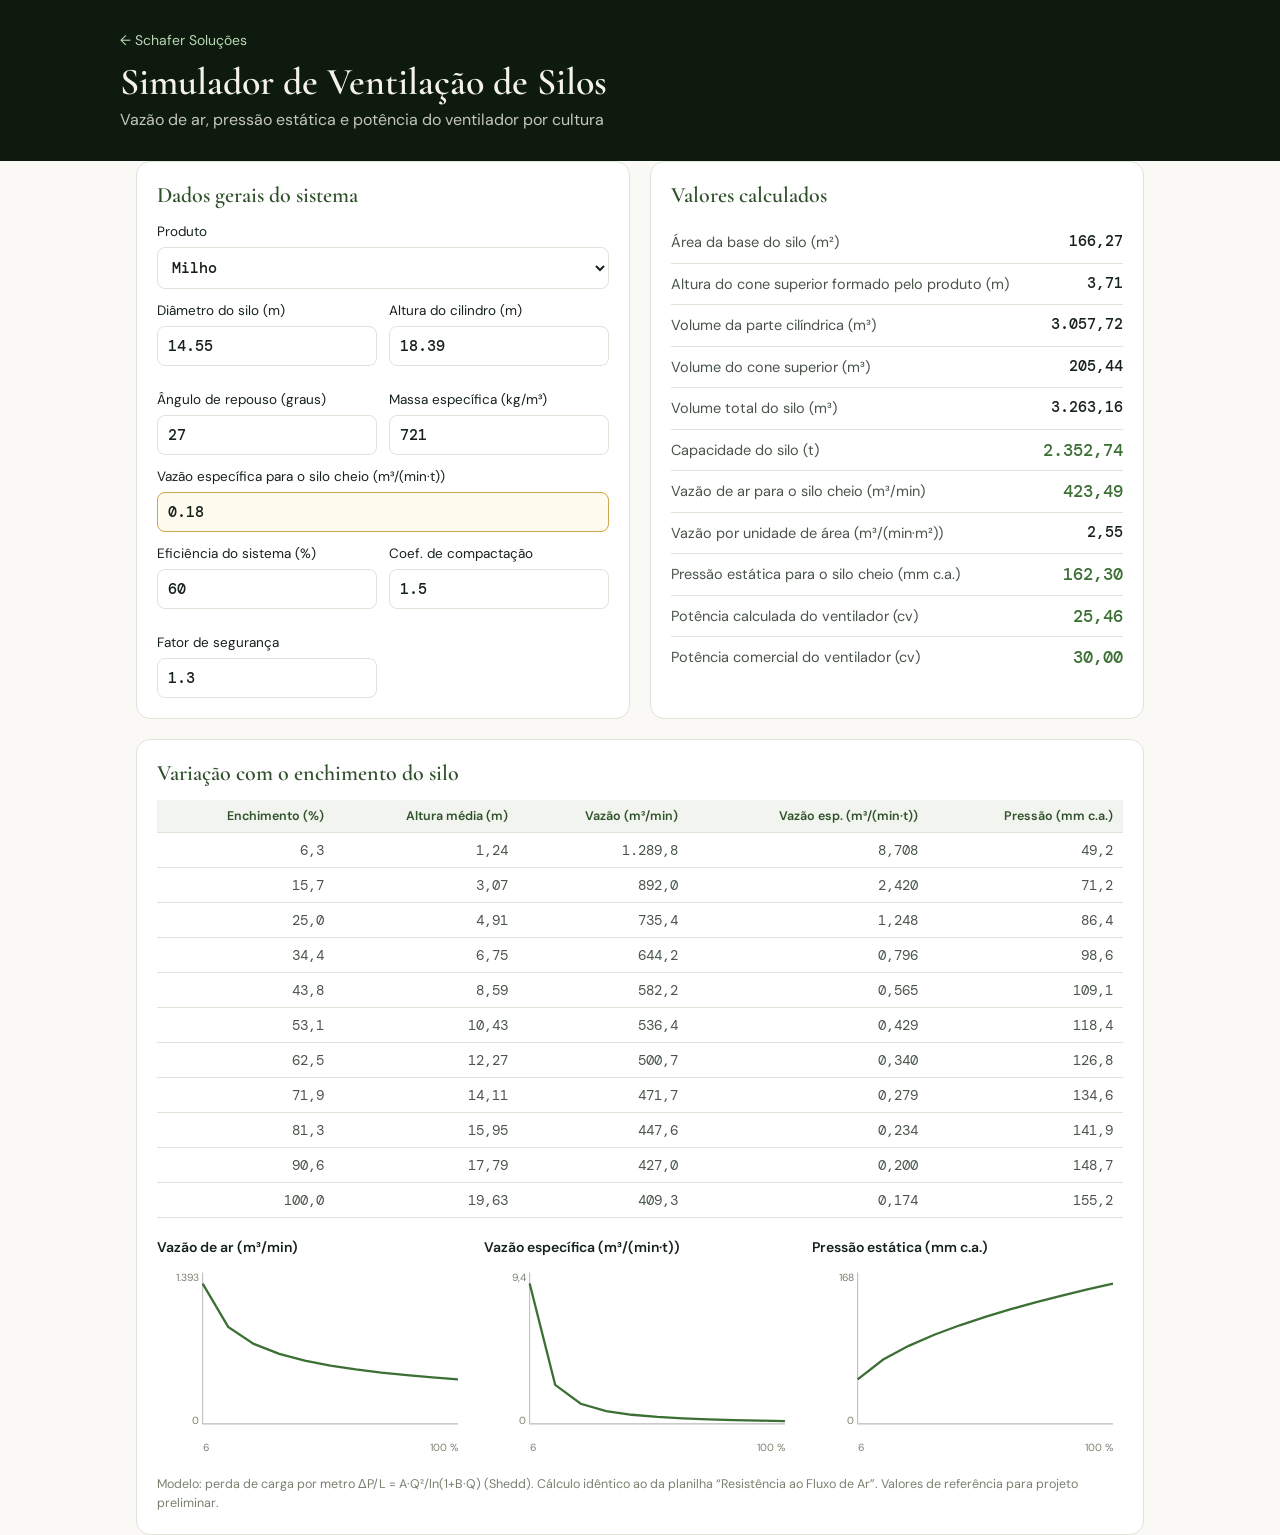
==== simuladorSilosSchafer/index.html @ 0fc2842b "feat: simulador de ventilação de silos com cultura Canola e link no menu Simulações" ====
<!DOCTYPE html>
<html lang="pt-BR">
<head>
<meta charset="UTF-8">
<meta name="viewport" content="width=device-width, initial-scale=1">
<title>Simulador de Ventilação de Silos | Schafer</title>
<meta name="description" content="Dimensione vazão de ar, pressão estática e potência do ventilador para silos de Milho, Arroz, Soja, Sorgo, Trigo e Canola.">
<link rel="stylesheet" href="https://fonts.googleapis.com/css2?family=Cormorant+Garamond:wght@500;600;700&family=DM+Sans:wght@400;500;600&family=DM+Mono:wght@400;500&display=swap">
<link rel="icon" href="../schafer_mini.png" type="image/png">
<style>
:root{--deep:#0d1a0d;--green:#2f512a;--mid:#3b6f34;--bright:#4a8c42;--mint:#b8d8b3;--gold:#c9a84c;
--bg:#faf9f6;--surface:#fff;--tint:#f2f4ef;--ink:#16211a;--body:#4a554a;--muted:#78826f;--line:#dfe4d9;--warn:#8a5a00;--warnbg:#fff6df}
*{box-sizing:border-box}
body{margin:0;background:var(--bg);color:var(--body);font:16px/1.55 'DM Sans',system-ui,sans-serif}
header{background:var(--deep);color:#f4f1ea;padding:28px 16px}
.wrap{max-width:1040px;margin:0 auto;padding:0 16px}
header .wrap{padding:0}
header a{color:var(--mint);font-size:14px;text-decoration:none}
h1{font:600 clamp(26px,4vw,38px)/1.15 'Cormorant Garamond',serif;margin:8px 0 4px}
header p{margin:0;opacity:.8}
main{padding:24px 0 56px}
.grid{display:grid;grid-template-columns:1fr 1fr;gap:20px}
@media(max-width:760px){.grid{grid-template-columns:1fr}}
.card{background:var(--surface);border:1px solid var(--line);border-radius:14px;padding:20px}
h2{font:600 22px 'Cormorant Garamond',serif;color:var(--green);margin:0 0 14px}
label{display:block;font-size:13.5px;margin:12px 0 4px;color:var(--ink)}
input,select{width:100%;font:500 15px 'DM Mono',monospace;padding:9px 10px;border:1px solid var(--line);border-radius:8px;background:#fff;color:var(--ink)}
input:focus,select:focus{outline:2px solid var(--bright);outline-offset:1px}
.row{display:grid;grid-template-columns:1fr 1fr;gap:12px}
.key input{border-color:var(--gold);background:#fffbee}
.res{display:flex;justify-content:space-between;gap:12px;padding:9px 0;border-bottom:1px solid var(--line);font-size:14.5px}
.res:last-child{border:0}.res b{font:500 15px 'DM Mono',monospace;color:var(--ink);white-space:nowrap}
.res.hl b{color:var(--mid);font-size:17px}
.warn{background:var(--warnbg);border:1px solid var(--gold);color:var(--warn);border-radius:10px;padding:10px 12px;font-size:13.5px;margin-top:14px}
.hide{display:none}
.full{margin-top:20px}
table{width:100%;border-collapse:collapse;font:14px 'DM Mono',monospace}
th,td{padding:8px 10px;text-align:right;border-bottom:1px solid var(--line)}
th{font:600 12.5px 'DM Sans',sans-serif;color:var(--green);background:var(--tint)}
.scroll{overflow-x:auto}
.charts{display:grid;grid-template-columns:repeat(3,1fr);gap:16px;margin-top:20px}
@media(max-width:900px){.charts{grid-template-columns:1fr}}
.charts svg{width:100%;height:auto;display:block}
.charts h3{font:600 14px 'DM Sans';margin:0 0 6px;color:var(--ink)}
small.n{display:block;margin-top:16px;color:var(--muted);font-size:12.5px}
</style>
</head>
<body>
<header><div class="wrap">
  <a href="../">← Schafer Soluções</a>
  <h1>Simulador de Ventilação de Silos</h1>
  <p>Vazão de ar, pressão estática e potência do ventilador por cultura</p>
</div></header>

<main class="wrap">
  <div class="grid">
    <section class="card" aria-labelledby="t-dados">
      <h2 id="t-dados">Dados gerais do sistema</h2>
      <label for="produto">Produto</label>
      <select id="produto"></select>
      <div class="row">
        <div><label for="D">Diâmetro do silo (m)</label><input id="D" type="number" step="any" min="0.1" value="14.55"></div>
        <div><label for="H">Altura do cilindro (m)</label><input id="H" type="number" step="any" min="0.1" value="18.39"></div>
        <div><label for="repouso">Ângulo de repouso (graus)</label><input id="repouso" type="number" step="any" min="1" max="89"></div>
        <div><label for="massa">Massa específica (kg/m³)</label><input id="massa" type="number" step="any" min="1"></div>
      </div>
      <div class="key"><label for="qEsp">Vazão específica para o silo cheio (m³/(min·t))</label>
        <input id="qEsp" type="number" step="0.01" min="0.01" value="0.18"></div>
      <div class="row">
        <div><label for="eficiencia">Eficiência do sistema (%)</label><input id="eficiencia" type="number" step="any" min="1" max="100" value="60"></div>
        <div><label for="fCompact">Coef. de compactação</label><input id="fCompact" type="number" step="any" min="0.1" value="1.5"></div>
        <div><label for="fSeg">Fator de segurança</label><input id="fSeg" type="number" step="any" min="0.1" value="1.3"></div>
      </div>
      <div class="warn hide" id="aviso-canola"><b>Canola — constantes provisórias.</b> A massa específica e o ângulo de repouso são valores típicos; as constantes de Shedd (A e B) precisam ser conferidas com a ASAE D272.3 / Jayas et&nbsp;al. (1987) antes de qualquer dimensionamento.</div>
    </section>

    <section class="card" aria-labelledby="t-res" aria-live="polite">
      <h2 id="t-res">Valores calculados</h2>
      <div id="resumo"></div>
    </section>
  </div>

  <section class="card full">
    <h2>Variação com o enchimento do silo</h2>
    <div class="scroll"><table>
      <thead><tr><th>Enchimento (%)</th><th>Altura média (m)</th><th>Vazão (m³/min)</th><th>Vazão esp. (m³/(min·t))</th><th>Pressão (mm c.a.)</th></tr></thead>
      <tbody id="tabela"></tbody>
    </table></div>
    <div class="charts" id="graficos"></div>
    <small class="n">Modelo: perda de carga por metro ΔP/L = A·Q²/ln(1+B·Q) (Shedd). Cálculo idêntico ao da planilha “Resistência ao Fluxo de Ar”. Valores de referência para projeto preliminar.</small>
  </section>
</main>

<script src="calculo.js"></script>
<script>
(function(){
  var $=function(i){return document.getElementById(i)};
  var P=SiloCalc.PRODUTOS, sel=$('produto');
  Object.keys(P).forEach(function(k){var o=document.createElement('option');o.value=o.textContent=k;sel.appendChild(o)});
  var f=function(v,d){return v.toLocaleString('pt-BR',{minimumFractionDigits:d,maximumFractionDigits:d})};
  var ids=['D','H','repouso','massa','qEsp','eficiencia','fCompact','fSeg'];

  function carregaProduto(){
    var p=P[sel.value];
    $('repouso').value=p.repouso; $('massa').value=p.massa;
    $('aviso-canola').classList.toggle('hide',!p.provisorio);
    calcula();
  }
  function lin(pts,xl,yl){
    var W=300,H=190,m={l:44,r:10,t:10,b:34},xs=pts.map(function(p){return p[0]}),ys=pts.map(function(p){return p[1]});
    var x0=Math.min.apply(0,xs),x1=Math.max.apply(0,xs),y0=0,y1=Math.max.apply(0,ys)*1.08||1;
    var X=function(v){return m.l+(v-x0)/(x1-x0||1)*(W-m.l-m.r)},Y=function(v){return H-m.b-(v-y0)/(y1-y0)*(H-m.t-m.b)};
    var d=pts.map(function(p,i){return(i?'L':'M')+X(p[0]).toFixed(1)+' '+Y(p[1]).toFixed(1)}).join('');
    return '<svg viewBox="0 0 '+W+' '+H+'" role="img" aria-label="'+yl+' x '+xl+'">'+
      '<path d="M'+m.l+' '+m.t+'V'+(H-m.b)+'H'+(W-m.r)+'" fill="none" stroke="#bbb"/>'+
      '<path d="'+d+'" fill="none" stroke="#3b6f34" stroke-width="2.2"/>'+
      '<text x="'+m.l+'" y="'+(H-20)+'" font-size="10" fill="#78826f" dy="12">'+f(x0,0)+'</text>'+
      '<text x="'+(W-m.r)+'" y="'+(H-20)+'" font-size="10" fill="#78826f" dy="12" text-anchor="end">'+f(x1,0)+' %</text>'+
      '<text x="'+(m.l-4)+'" y="'+(m.t+8)+'" font-size="10" fill="#78826f" text-anchor="end">'+f(y1,y1<10?1:0)+'</text>'+
      '<text x="'+(m.l-4)+'" y="'+(H-m.b)+'" font-size="10" fill="#78826f" text-anchor="end">0</text></svg>';
  }
  function calcula(){
    var e={produto:sel.value};
    for(var i=0;i<ids.length;i++){e[ids[i]]=parseFloat($(ids[i]).value);if(!(e[ids[i]]>0))return}
    var r=SiloCalc.calcular(e);
    var L=[['Área da base do silo (m²)',f(r.area,2)],['Altura do cone superior formado pelo produto (m)',f(r.hCone,2)],
      ['Volume da parte cilíndrica (m³)',f(r.volCil,2)],['Volume do cone superior (m³)',f(r.volCone,2)],['Volume total do silo (m³)',f(r.volTotal,2)],
      ['Capacidade do silo (t)',f(r.capacidade,2),1],['Vazão de ar para o silo cheio (m³/min)',f(r.vazao,2),1],
      ['Vazão por unidade de área (m³/(min·m²))',f(r.vazaoArea,2)],['Pressão estática para o silo cheio (mm c.a.)',f(r.pressao,2),1],
      ['Potência calculada do ventilador (cv)',f(r.potencia,2),1],['Potência comercial do ventilador (cv)',f(r.motor,2),1]];
    $('resumo').innerHTML=L.map(function(l){return '<div class="res'+(l[2]?' hl':'')+'"><span>'+l[0]+'</span><b>'+l[1]+'</b></div>'}).join('');
    $('tabela').innerHTML=r.tabela.map(function(t){return '<tr><td>'+f(t.pct,1)+'</td><td>'+f(t.altura,2)+'</td><td>'+f(t.vazao,1)+'</td><td>'+f(t.qEsp,3)+'</td><td>'+f(t.pressao,1)+'</td></tr>'}).join('');
    var g=function(k){return r.tabela.map(function(t){return[t.pct,t[k]]})};
    $('graficos').innerHTML=
      '<div><h3>Vazão de ar (m³/min)</h3>'+lin(g('vazao'),'enchimento (%)','Vazão')+'</div>'+
      '<div><h3>Vazão específica (m³/(min·t))</h3>'+lin(g('qEsp'),'enchimento (%)','Vazão específica')+'</div>'+
      '<div><h3>Pressão estática (mm c.a.)</h3>'+lin(g('pressao'),'enchimento (%)','Pressão')+'</div>';
  }
  sel.addEventListener('change',carregaProduto);
  ids.forEach(function(i){$(i).addEventListener('input',calcula)});
  sel.value='Milho'; carregaProduto();
})();
</script>
</body>
</html>
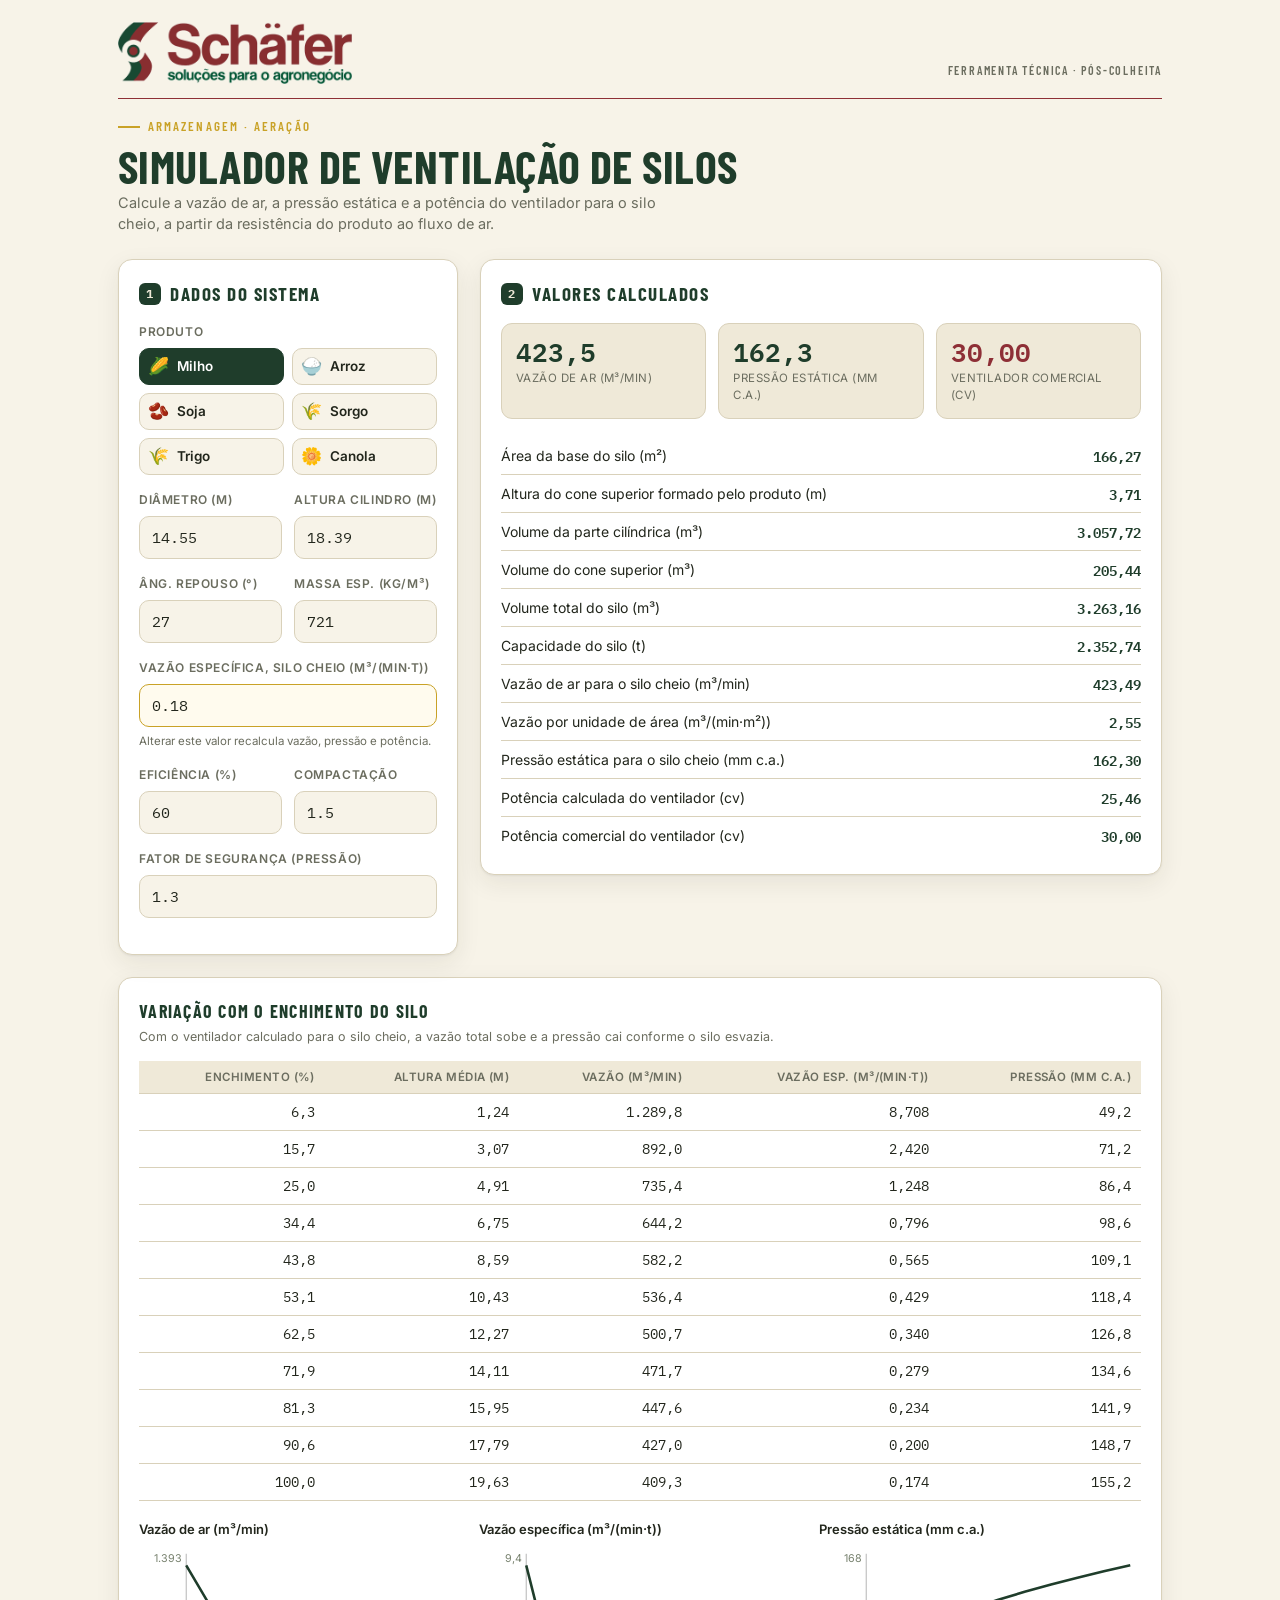
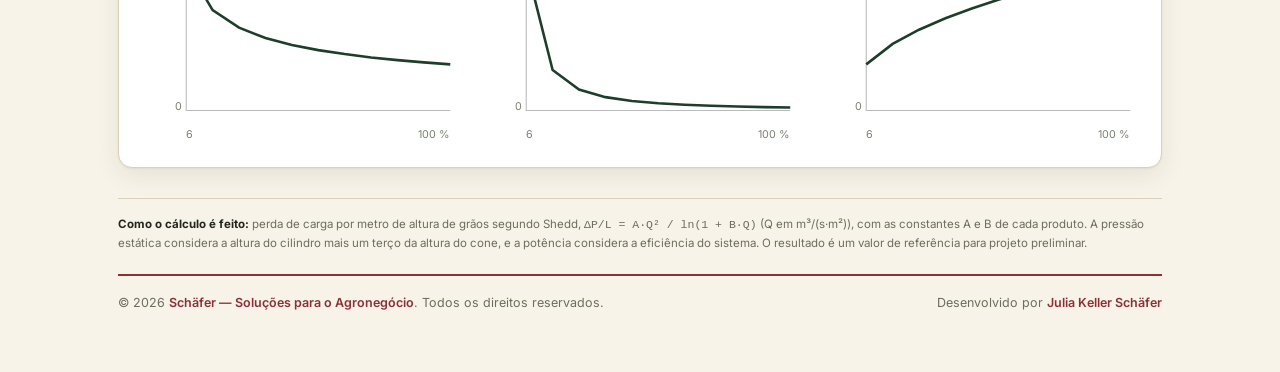
==== commit 029369a2: "style: padroniza visual do simulador de ventilação de silos com os demais simuladores (logo, cabeçal" ====
--- a/simuladorSilosSchafer/index.html
+++ b/simuladorSilosSchafer/index.html
@@ -2,106 +2,137 @@
 <html lang="pt-BR">
 <head>
 <meta charset="UTF-8">
-<meta name="viewport" content="width=device-width, initial-scale=1">
-<title>Simulador de Ventilação de Silos | Schafer</title>
+<meta name="viewport" content="width=device-width, initial-scale=1.0">
+<title>Simulador de Ventilação de Silos</title>
+<link rel="icon" type="image/png" href="[data-uri]">
+<link rel="apple-touch-icon" href="[data-uri]">
 <meta name="description" content="Dimensione vazão de ar, pressão estática e potência do ventilador para silos de Milho, Arroz, Soja, Sorgo, Trigo e Canola.">
-<link rel="stylesheet" href="https://fonts.googleapis.com/css2?family=Cormorant+Garamond:wght@500;600;700&family=DM+Sans:wght@400;500;600&family=DM+Mono:wght@400;500&display=swap">
-<link rel="icon" href="../schafer_mini.png" type="image/png">
+<meta name="theme-color" content="#1f3d2b">
+<link rel="preconnect" href="https://fonts.googleapis.com">
+<link rel="preconnect" href="https://fonts.gstatic.com" crossorigin>
+<link href="https://fonts.googleapis.com/css2?family=Barlow+Condensed:wght@500;600;700&family=Inter:wght@400;500;600&family=IBM+Plex+Mono:wght@500;600&display=swap" rel="stylesheet">
 <style>
-:root{--deep:#0d1a0d;--green:#2f512a;--mid:#3b6f34;--bright:#4a8c42;--mint:#b8d8b3;--gold:#c9a84c;
---bg:#faf9f6;--surface:#fff;--tint:#f2f4ef;--ink:#16211a;--body:#4a554a;--muted:#78826f;--line:#dfe4d9;--warn:#8a5a00;--warnbg:#fff6df}
-*{box-sizing:border-box}
-body{margin:0;background:var(--bg);color:var(--body);font:16px/1.55 'DM Sans',system-ui,sans-serif}
-header{background:var(--deep);color:#f4f1ea;padding:28px 16px}
-.wrap{max-width:1040px;margin:0 auto;padding:0 16px}
-header .wrap{padding:0}
-header a{color:var(--mint);font-size:14px;text-decoration:none}
-h1{font:600 clamp(26px,4vw,38px)/1.15 'Cormorant Garamond',serif;margin:8px 0 4px}
-header p{margin:0;opacity:.8}
-main{padding:24px 0 56px}
-.grid{display:grid;grid-template-columns:1fr 1fr;gap:20px}
-@media(max-width:760px){.grid{grid-template-columns:1fr}}
-.card{background:var(--surface);border:1px solid var(--line);border-radius:14px;padding:20px}
-h2{font:600 22px 'Cormorant Garamond',serif;color:var(--green);margin:0 0 14px}
-label{display:block;font-size:13.5px;margin:12px 0 4px;color:var(--ink)}
-input,select{width:100%;font:500 15px 'DM Mono',monospace;padding:9px 10px;border:1px solid var(--line);border-radius:8px;background:#fff;color:var(--ink)}
-input:focus,select:focus{outline:2px solid var(--bright);outline-offset:1px}
-.row{display:grid;grid-template-columns:1fr 1fr;gap:12px}
-.key input{border-color:var(--gold);background:#fffbee}
-.res{display:flex;justify-content:space-between;gap:12px;padding:9px 0;border-bottom:1px solid var(--line);font-size:14.5px}
-.res:last-child{border:0}.res b{font:500 15px 'DM Mono',monospace;color:var(--ink);white-space:nowrap}
-.res.hl b{color:var(--mid);font-size:17px}
-.warn{background:var(--warnbg);border:1px solid var(--gold);color:var(--warn);border-radius:10px;padding:10px 12px;font-size:13.5px;margin-top:14px}
-.hide{display:none}
-.full{margin-top:20px}
-table{width:100%;border-collapse:collapse;font:14px 'DM Mono',monospace}
-th,td{padding:8px 10px;text-align:right;border-bottom:1px solid var(--line)}
-th{font:600 12.5px 'DM Sans',sans-serif;color:var(--green);background:var(--tint)}
-.scroll{overflow-x:auto}
-.charts{display:grid;grid-template-columns:repeat(3,1fr);gap:16px;margin-top:20px}
-@media(max-width:900px){.charts{grid-template-columns:1fr}}
-.charts svg{width:100%;height:auto;display:block}
-.charts h3{font:600 14px 'DM Sans';margin:0 0 6px;color:var(--ink)}
-small.n{display:block;margin-top:16px;color:var(--muted);font-size:12.5px}
+:root{--field:#1f3d2b;--field-2:#2c5238;--grain:#c9a227;--oat:#efe9d8;--paper:#f7f3e8;--wine:#8e2f36;--ink:#22261c;--muted:#6b6d5f;--line:#d9d1ba;--shadow:0 1px 2px rgba(34,38,28,.06),0 8px 24px rgba(34,38,28,.08)}
+*{box-sizing:border-box}html,body{margin:0}
+body{background:var(--paper);color:var(--ink);font-family:'Inter',system-ui,sans-serif;-webkit-font-smoothing:antialiased;line-height:1.5}
+.wrap{max-width:1080px;margin:0 auto;padding:22px 18px 60px}
+header.top{margin-bottom:24px}
+.letterhead{display:flex;justify-content:space-between;align-items:flex-end;gap:18px;padding-bottom:14px;margin-bottom:18px;border-bottom:1.5px solid var(--wine)}
+.lh-tag{font-family:'Barlow Condensed',sans-serif;text-transform:uppercase;letter-spacing:.15em;font-size:12px;font-weight:600;color:var(--muted);white-space:nowrap;padding-bottom:5px}
+@media(max-width:600px){.letterhead{align-items:center}.lh-tag{display:none}}
+.logo-link{display:inline-block;line-height:0;transition:opacity .15s}.logo-link:hover,.logo-link:focus-visible{opacity:.82;outline:none}
+.logo{height:62px;width:auto;max-width:60vw;display:block}@media(max-width:600px){.logo{height:50px}}
+.wordmark{font-family:'Barlow Condensed',sans-serif;font-weight:700;font-size:30px;letter-spacing:.04em;color:var(--wine);text-transform:uppercase;line-height:1}
+.wordmark small{display:block;font-size:12px;letter-spacing:.18em;color:var(--field);font-weight:600;margin-top:4px}
+.eyebrow{font-family:'Barlow Condensed',sans-serif;text-transform:uppercase;letter-spacing:.16em;font-size:13px;font-weight:600;color:var(--grain);display:flex;align-items:center;gap:8px}
+.eyebrow::before{content:"";width:22px;height:2px;background:var(--grain);display:inline-block}
+h1{font-family:'Barlow Condensed',sans-serif;font-weight:700;font-size:clamp(30px,6vw,46px);line-height:.98;letter-spacing:.01em;margin:6px 0 4px;text-transform:uppercase;color:var(--field)}
+.sub{color:var(--muted);font-size:14.5px;max-width:64ch;margin:0}
+.grid{display:grid;grid-template-columns:340px 1fr;gap:22px;align-items:start}@media(max-width:860px){.grid{grid-template-columns:1fr}}
+.card{background:#fff;border:1px solid var(--line);border-radius:14px;box-shadow:var(--shadow)}.pad{padding:20px}
+.form-head{font-family:'Barlow Condensed',sans-serif;text-transform:uppercase;letter-spacing:.08em;font-weight:700;font-size:19px;color:var(--field);margin:0 0 14px;display:flex;align-items:center;gap:9px}
+.form-head .n{background:var(--field);color:var(--oat);font-family:'IBM Plex Mono',monospace;font-size:12px;width:22px;height:22px;border-radius:6px;display:grid;place-items:center}
+.field{margin-bottom:16px}.field:last-child{margin-bottom:0}
+label.lbl{display:block;font-size:12px;font-weight:600;text-transform:uppercase;letter-spacing:.05em;color:var(--muted);margin-bottom:7px}
+.grains{display:grid;grid-template-columns:1fr 1fr;gap:8px}
+.grain-btn{border:1.5px solid var(--line);background:var(--paper);border-radius:10px;padding:9px 8px;cursor:pointer;font-family:'Inter';font-size:13.5px;font-weight:600;color:var(--ink);display:flex;align-items:center;gap:8px;transition:.15s}
+.grain-btn .ico{font-size:17px;line-height:1}.grain-btn:hover{border-color:var(--grain)}
+.grain-btn.on{background:var(--field);color:#fff;border-color:var(--field)}.grain-btn:focus-visible{outline:2px solid var(--grain);outline-offset:2px}
+.two{display:grid;grid-template-columns:1fr 1fr;gap:12px}
+input[type=number]{width:100%;border:1.5px solid var(--line);border-radius:10px;padding:11px 12px;font-family:'IBM Plex Mono',monospace;font-size:15px;color:var(--ink);background:var(--paper)}
+input[type=number]:focus{outline:none;border-color:var(--grain);background:#fff}
+.key input{border-color:var(--grain);background:#fffbee}
+.hint{font-size:11.5px;color:var(--muted);margin-top:6px}
+.warn{background:#faf0dc;color:#8a5a12;border:1px solid #e6cf9e;border-radius:9px;padding:10px 12px;font-size:12.5px;margin-top:16px}.hide{display:none}
+.kpis{display:grid;grid-template-columns:repeat(3,1fr);gap:12px;margin-bottom:18px}@media(max-width:560px){.kpis{grid-template-columns:1fr}}
+.kpi{background:var(--oat);border:1px solid var(--line);border-radius:11px;padding:13px 14px}
+.kpi .v{font-family:'IBM Plex Mono',monospace;font-size:26px;font-weight:600;color:var(--field);line-height:1.1}.kpi .v.wine{color:var(--wine)}
+.kpi .k{font-size:11.5px;color:var(--muted);text-transform:uppercase;letter-spacing:.04em;margin-top:5px}
+.res{display:flex;justify-content:space-between;gap:12px;padding:8px 0;border-bottom:1px solid var(--line);font-size:14px}.res:last-child{border:0}
+.res b{font-family:'IBM Plex Mono',monospace;font-weight:600;color:var(--field);white-space:nowrap}
+.chart-head{font-family:'Barlow Condensed',sans-serif;text-transform:uppercase;letter-spacing:.07em;font-weight:700;font-size:18px;color:var(--field);margin:0 0 3px}
+.chart-note{font-size:12.5px;color:var(--muted);margin:0 0 14px}
+.full{margin-top:22px}.scroll{overflow-x:auto}
+table{width:100%;border-collapse:collapse;font:14px 'IBM Plex Mono',monospace}
+th,td{padding:9px 10px;text-align:right;border-bottom:1px solid var(--line)}
+th{font:600 11.5px 'Inter',sans-serif;text-transform:uppercase;letter-spacing:.04em;color:var(--muted);background:var(--oat)}
+.charts{display:grid;grid-template-columns:repeat(3,1fr);gap:18px;margin-top:20px}@media(max-width:900px){.charts{grid-template-columns:1fr}}
+.charts svg{width:100%;height:auto;display:block}.charts h3{font:600 13px 'Inter';margin:0 0 6px;color:var(--ink)}
+footer.note{margin-top:30px;padding-top:16px;border-top:1px solid var(--line);font-size:11.5px;color:var(--muted);line-height:1.6}footer.note b{color:var(--ink)}
+.credit{margin-top:22px;padding-top:18px;border-top:2px solid var(--wine);display:flex;justify-content:space-between;align-items:center;gap:8px 18px;flex-wrap:wrap;font-size:12.5px;color:var(--muted)}
+.credit a{color:var(--wine);font-weight:600;text-decoration:none;border-bottom:1px solid transparent;transition:border-color .15s}.credit a:hover,.credit a:focus-visible{border-color:var(--wine);outline:none}
 </style>
 </head>
 <body>
-<header><div class="wrap">
-  <a href="../">← Schafer Soluções</a>
-  <h1>Simulador de Ventilação de Silos</h1>
-  <p>Vazão de ar, pressão estática e potência do ventilador por cultura</p>
-</div></header>
+<div class="wrap">
+  <header class="top">
+    <div class="letterhead">
+      <a class="logo-link" href="https://schafersolucoes.com.br/" target="_blank" rel="noopener" aria-label="Schäfer Soluções para o Agronegócio"><img class="logo" src="[data-uri]" alt="Schäfer — Soluções para o Agronegócio" width="528" height="140" onerror="this.outerHTML='&lt;div class=\'wordmark\'&gt;Schäfer&lt;small&gt;Soluções para o Agronegócio&lt;/small&gt;&lt;/div&gt;'"></a>
+      <span class="lh-tag">Ferramenta técnica &middot; Pós-colheita</span>
+    </div>
+    <div class="eyebrow">Armazenagem &middot; Aeração</div>
+    <h1>Simulador de Ventilação de Silos</h1>
+    <p class="sub">Calcule a vazão de ar, a pressão estática e a potência do ventilador para o silo cheio, a partir da resistência do produto ao fluxo de ar.</p>
+  </header>
 
-<main class="wrap">
   <div class="grid">
-    <section class="card" aria-labelledby="t-dados">
-      <h2 id="t-dados">Dados gerais do sistema</h2>
-      <label for="produto">Produto</label>
-      <select id="produto"></select>
-      <div class="row">
-        <div><label for="D">Diâmetro do silo (m)</label><input id="D" type="number" step="any" min="0.1" value="14.55"></div>
-        <div><label for="H">Altura do cilindro (m)</label><input id="H" type="number" step="any" min="0.1" value="18.39"></div>
-        <div><label for="repouso">Ângulo de repouso (graus)</label><input id="repouso" type="number" step="any" min="1" max="89"></div>
-        <div><label for="massa">Massa específica (kg/m³)</label><input id="massa" type="number" step="any" min="1"></div>
+    <section class="card pad" aria-label="Dados do sistema">
+      <h2 class="form-head"><span class="n">1</span>Dados do sistema</h2>
+      <div class="field"><label class="lbl">Produto</label><div class="grains" id="grains"></div></div>
+      <div class="field two">
+        <div><label class="lbl" for="D">Diâmetro (m)</label><input id="D" type="number" step="any" min="0.1" value="14.55"></div>
+        <div><label class="lbl" for="H">Altura cilindro (m)</label><input id="H" type="number" step="any" min="0.1" value="18.39"></div>
       </div>
-      <div class="key"><label for="qEsp">Vazão específica para o silo cheio (m³/(min·t))</label>
-        <input id="qEsp" type="number" step="0.01" min="0.01" value="0.18"></div>
-      <div class="row">
-        <div><label for="eficiencia">Eficiência do sistema (%)</label><input id="eficiencia" type="number" step="any" min="1" max="100" value="60"></div>
-        <div><label for="fCompact">Coef. de compactação</label><input id="fCompact" type="number" step="any" min="0.1" value="1.5"></div>
-        <div><label for="fSeg">Fator de segurança</label><input id="fSeg" type="number" step="any" min="0.1" value="1.3"></div>
+      <div class="field two">
+        <div><label class="lbl" for="repouso">Âng. repouso (°)</label><input id="repouso" type="number" step="any" min="1" max="89"></div>
+        <div><label class="lbl" for="massa">Massa esp. (kg/m³)</label><input id="massa" type="number" step="any" min="1"></div>
       </div>
-      <div class="warn hide" id="aviso-canola"><b>Canola — constantes provisórias.</b> A massa específica e o ângulo de repouso são valores típicos; as constantes de Shedd (A e B) precisam ser conferidas com a ASAE D272.3 / Jayas et&nbsp;al. (1987) antes de qualquer dimensionamento.</div>
+      <div class="field key"><label class="lbl" for="qEsp">Vazão específica, silo cheio (m³/(min·t))</label><input id="qEsp" type="number" step="0.01" min="0.01" value="0.18"><div class="hint">Alterar este valor recalcula vazão, pressão e potência.</div></div>
+      <div class="field two">
+        <div><label class="lbl" for="eficiencia">Eficiência (%)</label><input id="eficiencia" type="number" step="any" min="1" max="100" value="60"></div>
+        <div><label class="lbl" for="fCompact">Compactação</label><input id="fCompact" type="number" step="any" min="0.1" value="1.5"></div>
+      </div>
+      <div class="field"><label class="lbl" for="fSeg">Fator de segurança (pressão)</label><input id="fSeg" type="number" step="any" min="0.1" value="1.3"></div>
+      <div class="warn hide" id="aviso-canola"><b>Canola — constantes provisórias.</b> Massa específica e ângulo de repouso são valores típicos; as constantes de Shedd (A e B) devem ser conferidas na ASAE D272.3 / Jayas et&nbsp;al. (1987) antes de dimensionar.</div>
     </section>
 
-    <section class="card" aria-labelledby="t-res" aria-live="polite">
-      <h2 id="t-res">Valores calculados</h2>
+    <section class="card pad" aria-live="polite" aria-label="Valores calculados">
+      <h2 class="form-head"><span class="n">2</span>Valores calculados</h2>
+      <div class="kpis" id="kpis"></div>
       <div id="resumo"></div>
     </section>
   </div>
 
-  <section class="card full">
-    <h2>Variação com o enchimento do silo</h2>
+  <section class="card pad full">
+    <h3 class="chart-head">Variação com o enchimento do silo</h3>
+    <p class="chart-note">Com o ventilador calculado para o silo cheio, a vazão total sobe e a pressão cai conforme o silo esvazia.</p>
     <div class="scroll"><table>
       <thead><tr><th>Enchimento (%)</th><th>Altura média (m)</th><th>Vazão (m³/min)</th><th>Vazão esp. (m³/(min·t))</th><th>Pressão (mm c.a.)</th></tr></thead>
-      <tbody id="tabela"></tbody>
-    </table></div>
+      <tbody id="tabela"></tbody></table></div>
     <div class="charts" id="graficos"></div>
-    <small class="n">Modelo: perda de carga por metro ΔP/L = A·Q²/ln(1+B·Q) (Shedd). Cálculo idêntico ao da planilha “Resistência ao Fluxo de Ar”. Valores de referência para projeto preliminar.</small>
   </section>
-</main>
+
+  <footer class="note">
+    <b>Como o cálculo é feito:</b> perda de carga por metro de altura de grãos segundo Shedd, <code>ΔP/L = A·Q² / ln(1 + B·Q)</code> (Q em m³/(s·m²)), com as constantes A e B de cada produto. A pressão estática considera a altura do cilindro mais um terço da altura do cone, e a potência considera a eficiência do sistema. O resultado é um valor de referência para projeto preliminar.
+  </footer>
+
+  <div class="credit">
+    <span class="rights">© 2026 <a href="https://schafersolucoes.com.br/" target="_blank" rel="noopener">Schäfer — Soluções para o Agronegócio</a>. Todos os direitos reservados.</span>
+    <span class="dev">Desenvolvido por <a href="mailto:juliakellerschafer@gmail.com">Julia Keller Schäfer</a></span>
+  </div>
+</div>
 
 <script src="calculo.js"></script>
 <script>
 (function(){
   var $=function(i){return document.getElementById(i)};
-  var P=SiloCalc.PRODUTOS, sel=$('produto');
-  Object.keys(P).forEach(function(k){var o=document.createElement('option');o.value=o.textContent=k;sel.appendChild(o)});
+  var P=SiloCalc.PRODUTOS, sel={value:'Milho'}, EMO={Milho:'🌽',Arroz:'🍚',Soja:'🫘',Sorgo:'🌾',Trigo:'🌾',Canola:'🌼'};
+  var gb=$('grains');Object.keys(P).forEach(function(k){var b=document.createElement('button');b.type='button';b.className='grain-btn';b.dataset.g=k;b.innerHTML='<span class="ico">'+EMO[k]+'</span>'+k;gb.appendChild(b)});
   var f=function(v,d){return v.toLocaleString('pt-BR',{minimumFractionDigits:d,maximumFractionDigits:d})};
   var ids=['D','H','repouso','massa','qEsp','eficiencia','fCompact','fSeg'];
 
   function carregaProduto(){
-    var p=P[sel.value];
+    var p=P[sel.value];Array.prototype.forEach.call(gb.children,function(b){b.classList.toggle('on',b.dataset.g===sel.value)});
     $('repouso').value=p.repouso; $('massa').value=p.massa;
     $('aviso-canola').classList.toggle('hide',!p.provisorio);
     calcula();
@@ -113,7 +144,7 @@
     var d=pts.map(function(p,i){return(i?'L':'M')+X(p[0]).toFixed(1)+' '+Y(p[1]).toFixed(1)}).join('');
     return '<svg viewBox="0 0 '+W+' '+H+'" role="img" aria-label="'+yl+' x '+xl+'">'+
       '<path d="M'+m.l+' '+m.t+'V'+(H-m.b)+'H'+(W-m.r)+'" fill="none" stroke="#bbb"/>'+
-      '<path d="'+d+'" fill="none" stroke="#3b6f34" stroke-width="2.2"/>'+
+      '<path d="'+d+'" fill="none" stroke="#1f3d2b" stroke-width="2.4"/>'+
       '<text x="'+m.l+'" y="'+(H-20)+'" font-size="10" fill="#78826f" dy="12">'+f(x0,0)+'</text>'+
       '<text x="'+(W-m.r)+'" y="'+(H-20)+'" font-size="10" fill="#78826f" dy="12" text-anchor="end">'+f(x1,0)+' %</text>'+
       '<text x="'+(m.l-4)+'" y="'+(m.t+8)+'" font-size="10" fill="#78826f" text-anchor="end">'+f(y1,y1<10?1:0)+'</text>'+
@@ -128,6 +159,9 @@
       ['Capacidade do silo (t)',f(r.capacidade,2),1],['Vazão de ar para o silo cheio (m³/min)',f(r.vazao,2),1],
       ['Vazão por unidade de área (m³/(min·m²))',f(r.vazaoArea,2)],['Pressão estática para o silo cheio (mm c.a.)',f(r.pressao,2),1],
       ['Potência calculada do ventilador (cv)',f(r.potencia,2),1],['Potência comercial do ventilador (cv)',f(r.motor,2),1]];
+    $('kpis').innerHTML='<div class="kpi"><div class="v">'+f(r.vazao,1)+'</div><div class="k">Vazão de ar (m³/min)</div></div>'+
+      '<div class="kpi"><div class="v">'+f(r.pressao,1)+'</div><div class="k">Pressão estática (mm c.a.)</div></div>'+
+      '<div class="kpi"><div class="v wine">'+f(r.motor,2)+'</div><div class="k">Ventilador comercial (cv)</div></div>';
     $('resumo').innerHTML=L.map(function(l){return '<div class="res'+(l[2]?' hl':'')+'"><span>'+l[0]+'</span><b>'+l[1]+'</b></div>'}).join('');
     $('tabela').innerHTML=r.tabela.map(function(t){return '<tr><td>'+f(t.pct,1)+'</td><td>'+f(t.altura,2)+'</td><td>'+f(t.vazao,1)+'</td><td>'+f(t.qEsp,3)+'</td><td>'+f(t.pressao,1)+'</td></tr>'}).join('');
     var g=function(k){return r.tabela.map(function(t){return[t.pct,t[k]]})};
@@ -136,7 +170,7 @@
       '<div><h3>Vazão específica (m³/(min·t))</h3>'+lin(g('qEsp'),'enchimento (%)','Vazão específica')+'</div>'+
       '<div><h3>Pressão estática (mm c.a.)</h3>'+lin(g('pressao'),'enchimento (%)','Pressão')+'</div>';
   }
-  sel.addEventListener('change',carregaProduto);
+  gb.addEventListener('click',function(ev){var b=ev.target.closest('.grain-btn');if(!b)return;sel.value=b.dataset.g;carregaProduto()});
   ids.forEach(function(i){$(i).addEventListener('input',calcula)});
   sel.value='Milho'; carregaProduto();
 })();
